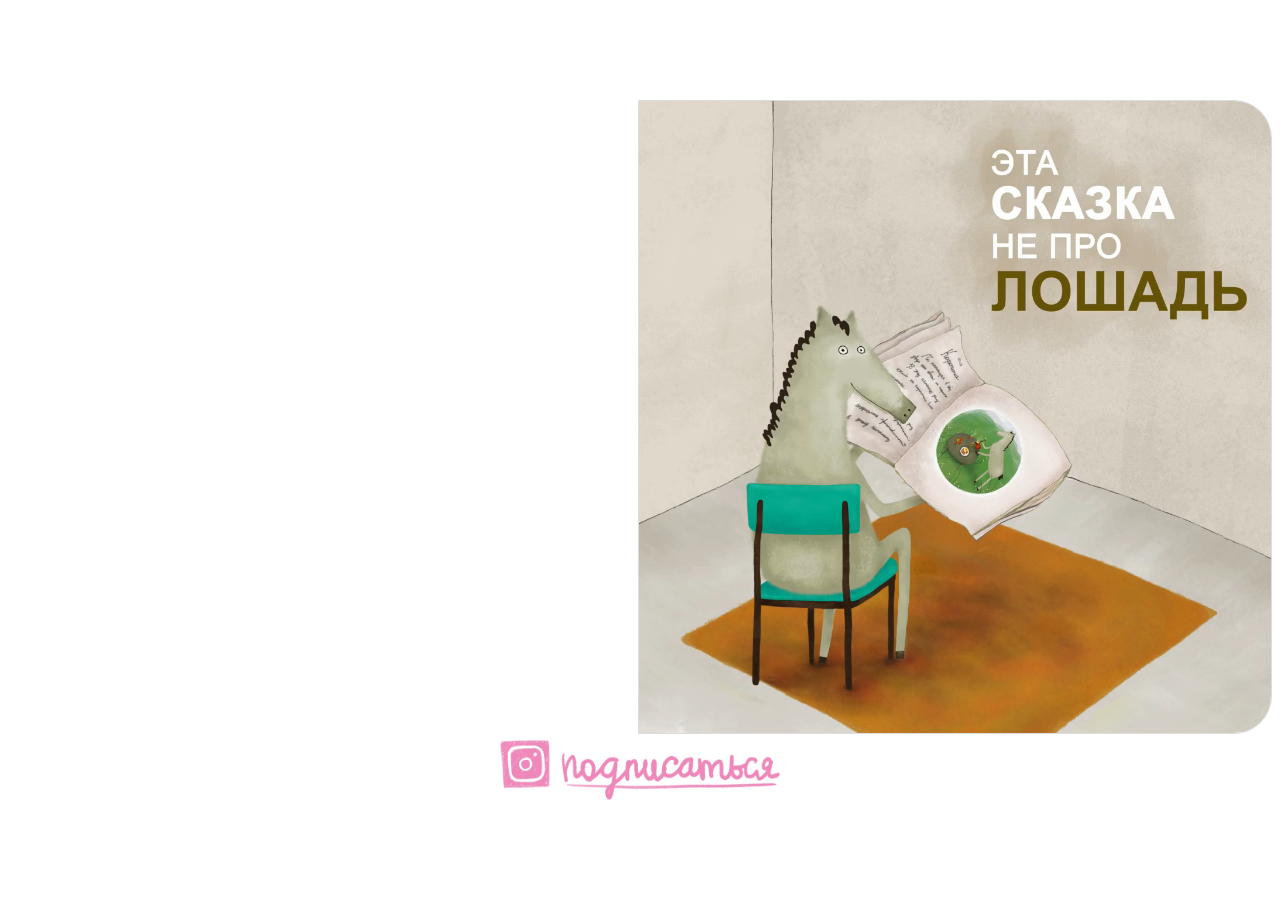
==== index.html @ e2486837 "insta only" ====
<!doctype html>
<html lang="ru">
<head>
  <meta charset="utf-8" />
  <meta name="viewport" content="width=device-width, initial-scale=1">
  <link rel="stylesheet" href="css/my.css">
  <link rel="stylesheet" href="lib/book/book.css">
  <style>
    .book__img {
      width: 100%;
      height: 100%;
    }
    .book__page {
      border: 1px solid #ddd;
      overflow: hidden;
      --b-radius: 6%;
    }
    .book__page:nth-child(odd) {
      border-radius: 0 var(--b-radius) var(--b-radius) 0;
      border-left: none;
    }
    .book__page:first-child {
      border-left: 1px solid #ddd;
    }
    .book__page:nth-child(even) {
      border-radius: var(--b-radius) 0 0 var(--b-radius);
      border-right: none;
    }
    .book__page:last-child {
      border-right: 1px solid #ddd;
    }

    .content {
      position: relative;
    }
    .content__book {
      width: 100%;
    }
    .content__hint {
      position: absolute;
      top: 0;
      left: 0;
      width: 50%;
    }
    .content__hint-video {
      width: 100%;
      background-color: white;
    }
  </style>
  <script type="text/javascript" src="lib/book/book.js"></script>
  <script defer>
    window.onload = () => {
      new Book(document.getElementById('book'), onPageVisible);
    };

    const onceOpenedPages = [];

    function onPageVisible(page, index) {
      if (onceOpenedPages[index]) {
        return;
      }

      onceOpenedPages[index] = true;

      const videos = page.getElementsByTagName('video');
      if (videos.length) {
        videos[0].removeAttribute('preload')
        videos[0].setAttribute('autoplay', 'autoplay');
        videos[0].load();
      }

      const images = page.getElementsByTagName('img');
      if (images.length) {
        images[0].setAttribute('src', images[0].dataset.src);
      }
    }
  </script>
</head>
<body class="body">
  <div class="content">
    <div class="content__hint">
      <video class="content__hint-video" autoplay="autoplay" loop="loop" muted="muted" playsinline="playsinline">
        <source src="pages/hint.mp4" type='video/mp4; codecs="avc1.42E01E, mp4a.40.2"'>
      </video>
    </div>
    <div class="book content__book" id="book">
      <div class="book__page">
        <video class="book__img" loop="loop" muted="muted" playsinline="playsinline" preload="none">
          <source src="pages/1.mp4" type='video/mp4; codecs="avc1.42E01E, mp4a.40.2"'>
        </video>
      </div>
      <div class="book__page">
        <img class="book__img" src="" data-src="pages/2.jpg" />
      </div>
      <div class="book__page">
        <img class="book__img" src="" data-src="pages/3.jpg" />
      </div>
      <div class="book__page">
        <video class="book__img" loop="loop" muted="muted" playsinline="playsinline" preload="none">
          <source src="pages/4.mp4" type='video/mp4; codecs="avc1.42E01E, mp4a.40.2"'>
        </video>
      </div>
      <div class="book__page">
        <video class="book__img" loop="loop" muted="muted" playsinline="playsinline" preload="none">
          <source src="pages/5.mp4" type='video/mp4; codecs="avc1.42E01E, mp4a.40.2"'>
        </video>
      </div>
      <div class="book__page">
        <video class="book__img" loop="loop" muted="muted" playsinline="playsinline" preload="none">
          <source src="pages/6.mp4" type='video/mp4; codecs="avc1.42E01E, mp4a.40.2"'>
        </video>
      </div>
      <div class="book__page">
        <img class="book__img" src="" data-src="pages/7.jpg" />
      </div>
      <div class="book__page">
        <img class="book__img" src="" data-src="pages/8.jpg" />
      </div>
      <div class="book__page">
        <video class="book__img" loop="loop" muted="muted" playsinline="playsinline" preload="none">
          <source src="pages/9.mp4" type='video/mp4; codecs="avc1.42E01E, mp4a.40.2"'>
        </video>
      </div>
      <div class="book__page">
        <video class="book__img" loop="loop" muted="muted" playsinline="playsinline" preload="none">
          <source src="pages/10.mp4" type='video/mp4; codecs="avc1.42E01E, mp4a.40.2"'>
        </video>
      </div>
      <div class="book__page">
        <video class="book__img" loop="loop" muted="muted" playsinline="playsinline" preload="none">
          <source src="pages/11.mp4" type='video/mp4; codecs="avc1.42E01E, mp4a.40.2"'>
        </video>
      </div>
      <div class="book__page">
        <img class="book__img" src="" data-src="pages/12.jpg" />
      </div>
      <div class="book__page">
        <img class="book__img" src="" data-src="pages/13.jpg" />
      </div>
    </div>
    <div class="links content__links">
      <a
        href="https://www.instagram.com/maristorii/"
        target="_blank"
        class="links__item links__item_type_insta-only"
        title="Instagram: maristorii"
      ></a>
    </div>
  </div>


  <!-- Yandex.Metrika counter -->
  <script type="text/javascript" >
    (function(m,e,t,r,i,k,a){m[i]=m[i]||function(){(m[i].a=m[i].a||[]).push(arguments)};
    m[i].l=1*new Date();k=e.createElement(t),a=e.getElementsByTagName(t)[0],k.async=1,k.src=r,a.parentNode.insertBefore(k,a)})
    (window, document, "script", "https://mc.yandex.ru/metrika/tag.js", "ym");

    ym(55540834, "init", {
      clickmap:true,
      trackLinks:true,
      accurateTrackBounce:true
    });
  </script>
  <noscript>
    <div><img src="https://mc.yandex.ru/watch/55540834" style="position:absolute; left:-9999px;" alt="" /></div>
  </noscript>
  <!-- /Yandex.Metrika counter -->
</body>
</html>
---- css/my.css ----
html {
  height: 100%;
}

.body {
  --links-size: 60px;
  --body-margin: 8px;
  --links-margin: 8px;
  --links-self-margin: 60px;
  overflow: hidden;
  margin: 0;
  height: 100%;
  display: flex;
}
.content {
  width: calc(100% - var(--body-margin) * 2);
  max-width: calc((100vh - var(--body-margin) * 2 - var(--links-size) - var(--links-margin)) * 2);
  margin: auto auto;
}
.content__links {
  margin: var(--links-margin) auto 0;
  width: 100%;
}

.links {
  display: flex;
  justify-content: space-around;
}
.links__item {
  display: inline-block;
  flex-shrink: 0;
  width: var(--links-size);
  height: var(--links-size);
  opacity: 0.5;
  transition: transform 0.25s;
  background-size: 100% 100%;
  background-position: center center;
  background-repeat: no-repeat;
}
.links__item:hover,
.links__item:active,
.links__item:focus {
  outline: none;
  opacity: 1;
  transform: translateY(-3px);
}
.links__item:active {
  opacity: 1;
  transform: translateY(0);
  transition: transform 0.02s;
}
.links__item_type_inst {
  background-image: url(../img/insta.png);
}
.links__item_type_fb {
  background-image: url(../img/fb.png);
}
.links__item_type_mail {
  background-image: url(../img/mail.png);
}
.links__item_type_insta-only {
  background-image: url(../img/insta_only.jpg);
  width: calc(var(--links-size) * 701 / 150);
}
---- lib/book/book.css ----
.book {
  --page-aspect-ratio: 1;
  --active-page-position: 1;
  --transform-perspective: 900px;
  position: relative;
}
.book::before {
  content: '';
  display: block;
  width: 100%;
  padding-bottom: calc(50% / var(--page-aspect-ratio));
}
.book__page {
  position: absolute;
  top: 0;
  display: none;
  z-index: 1;
  width: 50%;
  height: 100%;
  pointer-events: none;

  background-color: white;
}
.book__page_visible {
  display: block;
}
.book__page_previous,
.book__page_next {
  opacity: 0;
}
.book__page_current,
.book__page_future {
  opacity: 1;
  z-index: 2;
}
.book__page_active {
  z-index: 3;
}

.book_active-side_left .book__page_first-active,
.book_active-side_right .book__page_second-active {
  opacity: 0;
}
.book__page:nth-child(odd) {
  right: 0;
  transform-origin: left;
}
.book__page:nth-child(even) {
  left: 0;
  transform-origin: right;
}
.book__page_active:nth-child(odd) {
  transform: perspective(var(--transform-perspective)) rotateY(calc(-90deg + var(--active-page-position) * 90deg));
}
.book__page_active:nth-child(even) {
  transform: perspective(var(--transform-perspective)) rotateY(calc(90deg + var(--active-page-position) * 90deg));
}
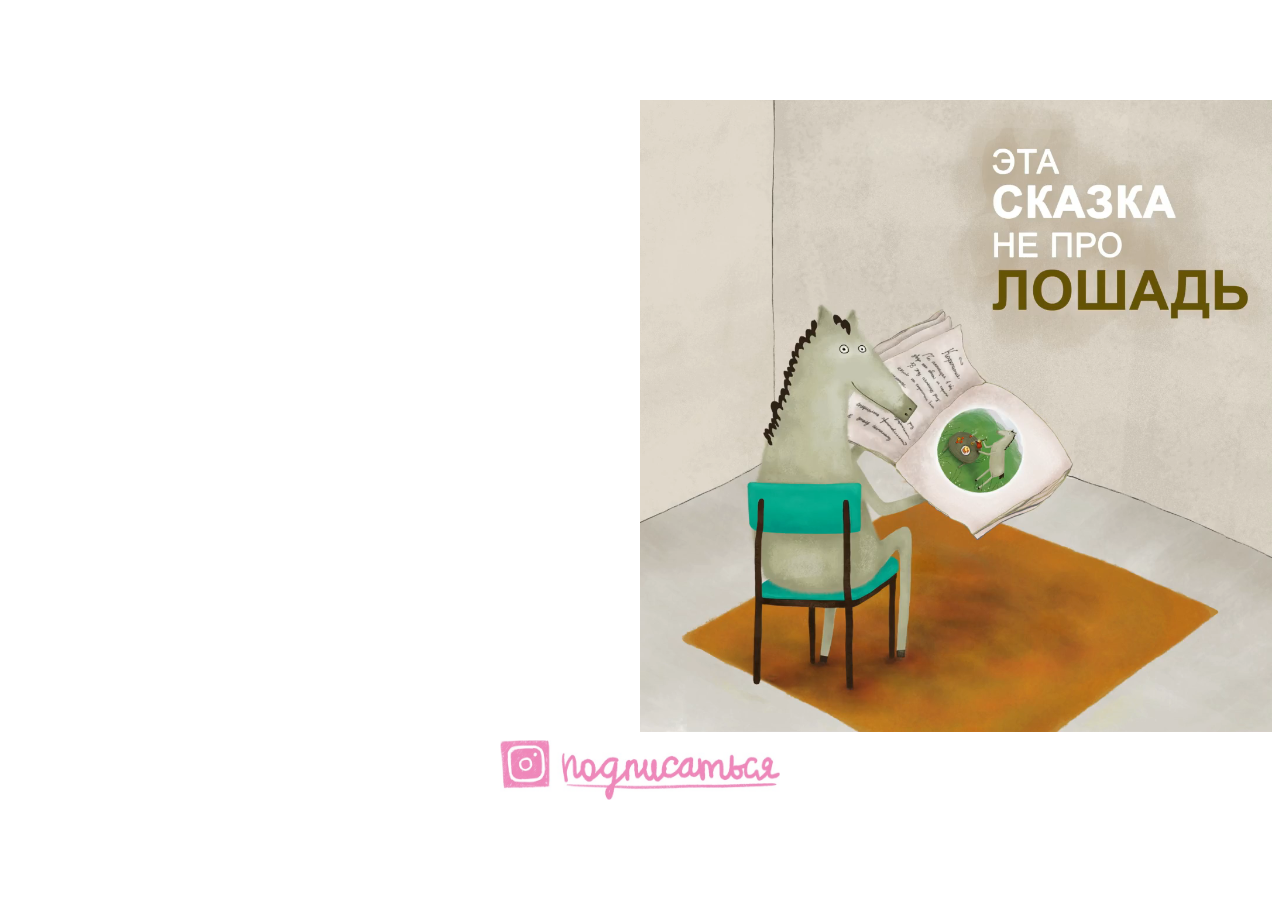
==== commit c98be00d: "control" ====
--- a/index.html
+++ b/index.html
@@ -10,24 +10,12 @@
       width: 100%;
       height: 100%;
     }
+    .book {
+      --border: 1px solid #ddd;
+      --border-radius: 6%;
+    }
     .book__page {
-      border: 1px solid #ddd;
-      overflow: hidden;
-      --b-radius: 6%;
-    }
-    .book__page:nth-child(odd) {
-      border-radius: 0 var(--b-radius) var(--b-radius) 0;
-      border-left: none;
-    }
-    .book__page:first-child {
-      border-left: 1px solid #ddd;
-    }
-    .book__page:nth-child(even) {
-      border-radius: var(--b-radius) 0 0 var(--b-radius);
-      border-right: none;
-    }
-    .book__page:last-child {
-      border-right: 1px solid #ddd;
+      line-height: 0;
     }
 
     .content {
@@ -47,29 +35,31 @@
       background-color: white;
     }
   </style>
-  <script type="text/javascript" src="lib/book/book.js"></script>
+  <script type="text/javascript" src="lib/book/Book.js"></script>
   <script defer>
     window.onload = () => {
-      new Book(document.getElementById('book'), onPageVisible);
+      const bookDomElement = document.getElementById('book');
+      bookDomElement.addEventListener('pageVisibilityChange', onPageVisibilityChange);
+      new Book(bookDomElement);
     };
 
     const onceOpenedPages = [];
 
-    function onPageVisible(page, index) {
-      if (onceOpenedPages[index]) {
+    function onPageVisibilityChange({ detail: { pageDomElement, index, visible } }) {
+      if (!visible || onceOpenedPages[index]) {
         return;
       }
 
       onceOpenedPages[index] = true;
 
-      const videos = page.getElementsByTagName('video');
+      const videos = pageDomElement.getElementsByTagName('video');
       if (videos.length) {
         videos[0].removeAttribute('preload')
         videos[0].setAttribute('autoplay', 'autoplay');
         videos[0].load();
       }
 
-      const images = page.getElementsByTagName('img');
+      const images = pageDomElement.getElementsByTagName('img');
       if (images.length) {
         images[0].setAttribute('src', images[0].dataset.src);
       }
@@ -132,6 +122,26 @@
         </video>
       </div>
       <div class="book__page">
+        <video class="book__img" loop="loop" muted="muted" playsinline="playsinline" preload="none" data-leadof="fish-r">
+          <source src="pages/IMG-0402.mp4" type='video/mp4; codecs="avc1.42E01E, mp4a.40.2"'>
+        </video>
+      </div>
+      <div class="book__page">
+        <video class="book__img" loop="loop" muted="muted" playsinline="playsinline" preload="none" data-dependant="true" id="fish-r">
+          <source src="pages/IMG-0401.mp4" type='video/mp4; codecs="avc1.42E01E, mp4a.40.2"'>
+        </video>
+      </div>
+      <div class="book__page">
+        <video class="book__img" loop="loop" muted="muted" playsinline="playsinline" preload="none" data-leadof="cat-r">
+          <source src="pages/IMG-0647.mp4" type='video/mp4; codecs="avc1.42E01E, mp4a.40.2"'>
+        </video>
+      </div>
+      <div class="book__page">
+        <video class="book__img" loop="loop" muted="muted" playsinline="playsinline" preload="none" data-dependant="true" id="cat-r">
+          <source src="pages/IMG-0648.mp4" type='video/mp4; codecs="avc1.42E01E, mp4a.40.2"'>
+        </video>
+      </div>
+      <div class="book__page">
         <img class="book__img" src="" data-src="pages/12.jpg" />
       </div>
       <div class="book__page">
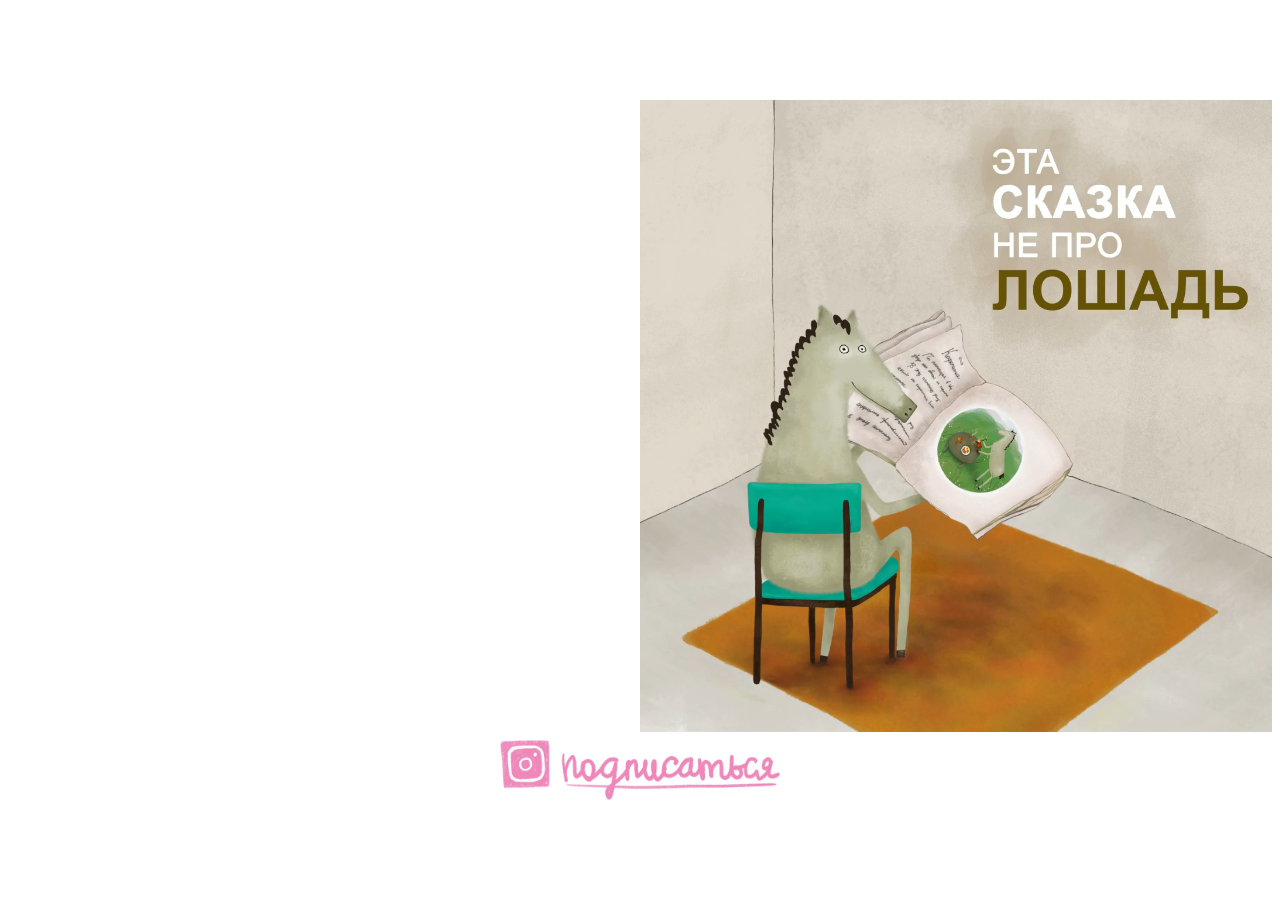
==== commit 13d2e812: "stars story" ====
--- a/index.html
+++ b/index.html
@@ -37,33 +37,158 @@
   </style>
   <script type="text/javascript" src="lib/book/Book.js"></script>
   <script defer>
+        let pages;
+    let book;
+    let control;
+
+    const onPageVisibilityChange = ({ detail: { index, visible } }) => {
+      if (!visible) {
+        return;
+      }
+
+      const { onceOpened, video, image } = pages[index];
+
+      if (onceOpened) {
+        return;
+      }
+
+      pages[index].onceOpened = true;
+
+      if (video) {
+        video.removeAttribute('preload');
+        video.load();
+      }
+
+      if (image) {
+        image.setAttribute('src', image.dataset.src);
+      }
+    };
+
+    const tryToPlay = () => {
+      if (!book) {
+        return;
+      }
+
+      const currentPage = book.currentPage;
+      const visiblePages = book.visiblePages;
+
+      visiblePages.forEach(pageIndex => {
+        const page = pages[pageIndex];
+        if (!page.video || page.isDependant || !page.video.readyState === 4 || page.played) {
+          return;
+        }
+
+        const isCurrent = pageIndex === currentPage || pageIndex === (currentPage + 1);
+
+        if (!page.dependantVideo) {
+          if (isCurrent || (page.video.loop && book.isPageTurning)) {
+            page.video.play();
+            page.played = true;
+          }
+
+          return;
+        }
+
+        if (!page.dependantVideo.readyState === 4) {
+          return;
+        }
+
+        if (isCurrent || (page.video.loop && book.isPageTurning)) {
+          page.video.play();
+          page.dependantVideo.play();
+          page.played = true;
+        }
+      });
+    };
+
+    const syncDependencies = () => {
+      book.visiblePages.forEach(pageIndex => {
+        const page = pages[pageIndex];
+        if (!page.video || !page.dependantVideo || !page.played) {
+          return;
+        }
+
+        if (Math.abs(page.video.currentTime - page.dependantVideo.currentTime) < 0.05) {
+          return;
+        }
+
+        page.dependantVideo.currentTime = page.video.currentTime;
+        page.video.currentTime = page.dependantVideo.currentTime;
+      });
+    };
+
+    const onVideoReady = event => {
+      tryToPlay();
+    };
+
+    const onCurrentPageChange = ({ detail: { currentPage, previousPage } }) => {
+      if (currentPage === previousPage) {
+        return;
+      }
+
+      tryToPlay();
+      [previousPage, previousPage + 1].forEach(pageIndex => {
+        const page = pages[pageIndex];
+
+        if (!page || !page.video || page.isDependant || !page.video.readyState === 4) {
+          return;
+        }
+
+        page.video.pause();
+        page.video.currentTime = 0;
+        page.played = false;
+
+        if (!page.dependantVideo || !page.dependantVideo.readyState === 4) {
+          return;
+        }
+
+        page.dependantVideo.pause();
+        page.dependantVideo.currentTime = 0;
+      });
+    };
+
     window.onload = () => {
       const bookDomElement = document.getElementById('book');
+
+      pages = Array.from(bookDomElement.getElementsByClassName('book__page'))
+        .map((page, pageIndex) => ({
+          video: page.getElementsByTagName('video')[0],
+          image: page.getElementsByTagName('img')[0],
+          onceOpened: false,
+          pageIndex,
+          played: false,
+        }))
+      ;
+
+      let controlPageIndex;
+      pages.forEach(({ video, pageIndex }) => {
+        if (!video) {
+          return;
+        }
+
+        video.$pageIndex = pageIndex;
+
+        if (video.dataset.dependant) {
+          pages[pageIndex].isDependant = true;
+        }
+
+        if (video.dataset.leadof) {
+          pages[pageIndex].dependantVideo = document.getElementById(video.dataset.leadof);
+        }
+
+        if (video.id === 'control-video') {
+          controlPageIndex = pageIndex;
+        }
+
+        video.addEventListener('canplaythrough', onVideoReady);
+      });
+
       bookDomElement.addEventListener('pageVisibilityChange', onPageVisibilityChange);
-      new Book(bookDomElement);
-    };
-
-    const onceOpenedPages = [];
-
-    function onPageVisibilityChange({ detail: { pageDomElement, index, visible } }) {
-      if (!visible || onceOpenedPages[index]) {
-        return;
-      }
-
-      onceOpenedPages[index] = true;
-
-      const videos = pageDomElement.getElementsByTagName('video');
-      if (videos.length) {
-        videos[0].removeAttribute('preload')
-        videos[0].setAttribute('autoplay', 'autoplay');
-        videos[0].load();
-      }
-
-      const images = pageDomElement.getElementsByTagName('img');
-      if (images.length) {
-        images[0].setAttribute('src', images[0].dataset.src);
-      }
-    }
+      bookDomElement.addEventListener('currentPageChange', onCurrentPageChange);
+      book = new Book(bookDomElement);
+
+      setInterval(syncDependencies, 500);
+    };
   </script>
 </head>
 <body class="body">
@@ -121,7 +246,7 @@
           <source src="pages/11.mp4" type='video/mp4; codecs="avc1.42E01E, mp4a.40.2"'>
         </video>
       </div>
-      <div class="book__page">
+      <!-- <div class="book__page">
         <video class="book__img" loop="loop" muted="muted" playsinline="playsinline" preload="none" data-leadof="fish-r">
           <source src="pages/IMG-0402.mp4" type='video/mp4; codecs="avc1.42E01E, mp4a.40.2"'>
         </video>
@@ -140,12 +265,68 @@
         <video class="book__img" loop="loop" muted="muted" playsinline="playsinline" preload="none" data-dependant="true" id="cat-r">
           <source src="pages/IMG-0648.mp4" type='video/mp4; codecs="avc1.42E01E, mp4a.40.2"'>
         </video>
-      </div>
+      </div> -->
       <div class="book__page">
         <img class="book__img" src="" data-src="pages/12.jpg" />
       </div>
       <div class="book__page">
         <img class="book__img" src="" data-src="pages/13.jpg" />
+      </div>
+      <div class="book__page">
+        <img class="book__img" src="" data-src="pages/stars-story_0_1.jpg" />
+      </div>
+      <div class="book__page">
+        <video class="book__img" loop="loop" muted="muted" playsinline="playsinline" preload="none">
+          <source src="pages/stars-story_0_2.mp4" type='video/mp4; codecs="avc1.42E01E, mp4a.40.2"'>
+        </video>
+      </div>
+      <div class="book__page">
+        <video class="book__img" loop="loop" muted="muted" playsinline="playsinline" preload="none">
+          <source src="pages/stars-story_1_1.mp4" type='video/mp4; codecs="avc1.42E01E, mp4a.40.2"'>
+        </video>
+      </div>
+      <div class="book__page">
+        <video class="book__img" loop="loop" muted="muted" playsinline="playsinline" preload="none">
+          <source src="pages/stars-story_1_2.mp4" type='video/mp4; codecs="avc1.42E01E, mp4a.40.2"'>
+        </video>
+      </div>
+      <div class="book__page">
+        <video class="book__img" loop="loop" muted="muted" playsinline="playsinline" preload="none">
+          <source src="pages/stars-story_2_1.mp4" type='video/mp4; codecs="avc1.42E01E, mp4a.40.2"'>
+        </video>
+      </div>
+      <div class="book__page">
+        <video class="book__img" loop="loop" muted="muted" playsinline="playsinline" preload="none">
+          <source src="pages/stars-story_2_2.mp4" type='video/mp4; codecs="avc1.42E01E, mp4a.40.2"'>
+        </video>
+      </div>
+      <div class="book__page">
+        <video class="book__img" loop="loop" muted="muted" playsinline="playsinline" preload="none">
+          <source src="pages/stars-story_3_1.mp4" type='video/mp4; codecs="avc1.42E01E, mp4a.40.2"'>
+        </video>
+      </div>
+      <div class="book__page">
+        <img class="book__img" src="" data-src="pages/stars-story_3_2.png" />
+      </div>
+      <div class="book__page">
+        <video class="book__img" loop="loop" muted="muted" playsinline="playsinline" preload="none">
+          <source src="pages/stars-story_4_1.mp4" type='video/mp4; codecs="avc1.42E01E, mp4a.40.2"'>
+        </video>
+      </div>
+      <div class="book__page">
+        <video class="book__img" loop="loop" muted="muted" playsinline="playsinline" preload="none">
+          <source src="pages/stars-story_4_2.mp4" type='video/mp4; codecs="avc1.42E01E, mp4a.40.2"'>
+        </video>
+      </div>
+      <div class="book__page">
+        <video class="book__img" loop="loop" muted="muted" playsinline="playsinline" preload="none" data-leadof="stars-story_5_2">
+          <source src="pages/stars-story_5_1.mp4" type='video/mp4; codecs="avc1.42E01E, mp4a.40.2"'>
+        </video>
+      </div>
+      <div class="book__page">
+        <video class="book__img" loop="loop" muted="muted" playsinline="playsinline" preload="none" data-dependant="true" id="stars-story_5_2">
+          <source src="pages/stars-story_5_2.mp4" type='video/mp4; codecs="avc1.42E01E, mp4a.40.2"'>
+        </video>
       </div>
     </div>
     <div class="links content__links">
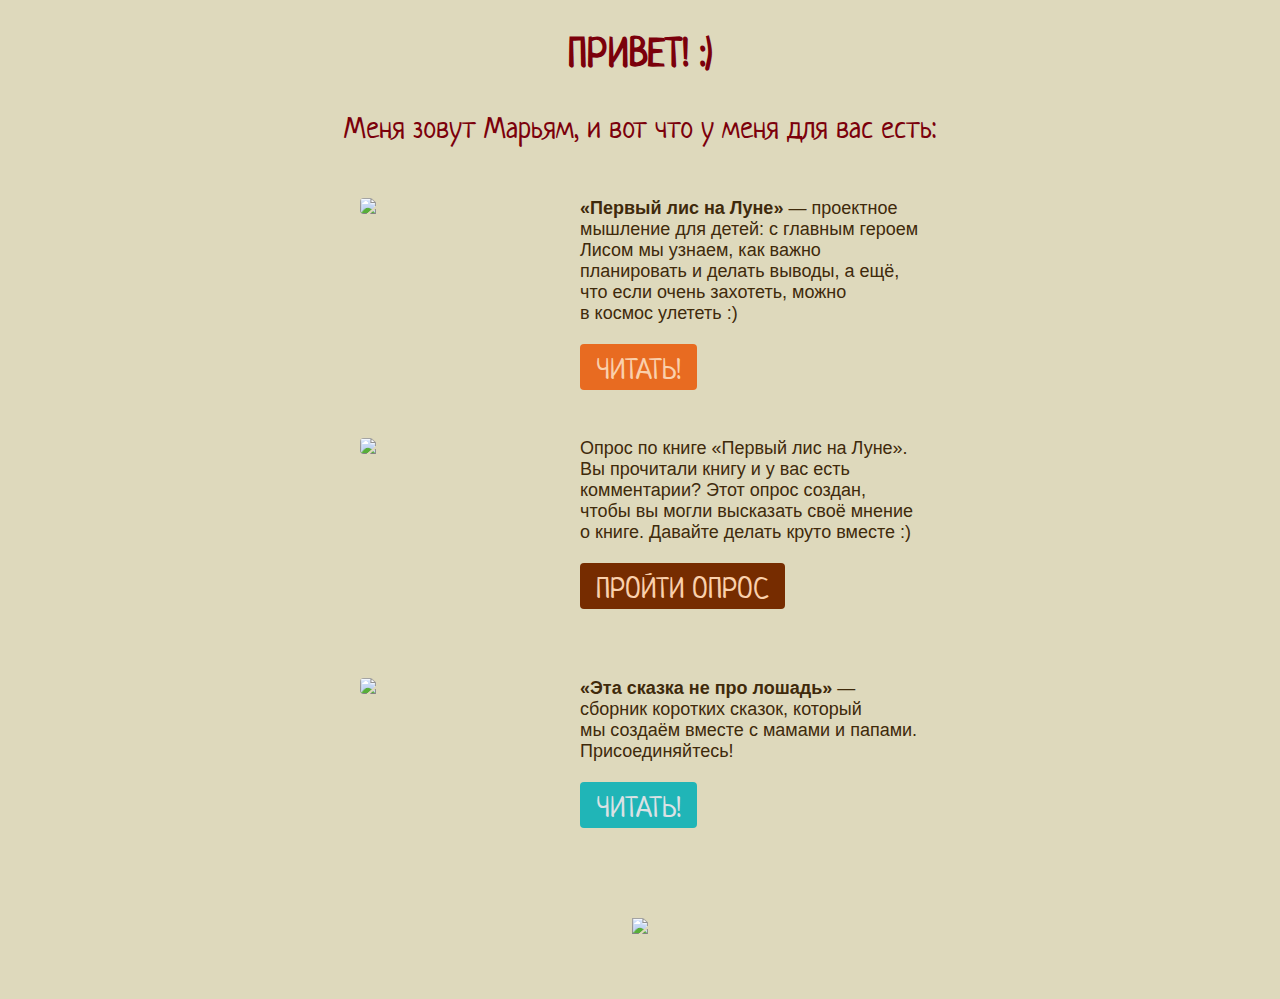
==== commit 8028172b: "main page title" ====
--- a/index.html
+++ b/index.html
@@ -1,345 +1,168 @@
-<!doctype html>
+<!DOCTYPE html>
 <html lang="ru">
 <head>
   <meta charset="utf-8" />
   <meta name="viewport" content="width=device-width, initial-scale=1">
-  <link rel="stylesheet" href="css/my.css">
-  <link rel="stylesheet" href="lib/book/book.css">
+  <title>Живые книжки для детей</title>
+  <link href="https://fonts.googleapis.com/css2?family=Neucha&display=swap" rel="stylesheet">
   <style>
-    .book__img {
+    .page {
+      background-color: #ded9bc;
+      margin: 0;
+      padding: 0;
+      --icon-size: 200px;
+      --description-width: 350px;
+      --margin: 20px;
+      --action-size: 30px;
+      font-size: 18px;
+      padding-bottom: 40px;
+    }
+    .header {
+      font-family: 'Neucha', cursive;
+      text-align: center;
+      color: #7b000b;
+      padding: 0 var(--margin);
+    }
+    .header__title {
+      font-size: 40px;
+    }
+    .header__subtitle {
+      font-size: 30px;
+    }
+    .cards {
+      display: flex;
+      flex-wrap: wrap;
+      justify-content: center;
       width: 100%;
-      height: 100%;
+      max-width: 600px;
+      margin: 0 auto;
     }
-    .book {
-      --border: 1px solid #ddd;
-      --border-radius: 6%;
+    .cards__card {
+      margin: var(--margin);
+      position: relative;
+      box-sizing: border-box;
+      width: 100%;
+      max-width: calc(var(--icon-size) + var(--margin) + var(--description-width));
+      padding-left: calc(var(--icon-size) + var(--margin));
+      min-height: var(--icon-size);
+      font-family: Arial, Helvetica, sans-serif;
+      color: #3f2a0b;
     }
-    .book__page {
-      line-height: 0;
+    .cards__icon {
+      position: absolute;
+      left: 0;
+      width: var(--icon-size);
+      border-radius: 4px;
+    }
+    .cards__description {
+      margin: 0;
+    }
+    .cards__title {
+      font-weight: bold;
+    }
+    .cards__link,
+    .cards__link:link,
+    .cards__link:hover,
+    .cards__link:active,
+    .cards__link:visited {
+      margin-top: var(--margin);
+      font-family: 'Neucha', cursive;
+      font-size: var(--action-size);
+      text-decoration: none;
+      color: var(--color);
+    }
+    .cards__link_type_action {
+      display: block;
+      width: max-content;
+      border-radius: 4px;
+      padding: 6px 16px 1px;
+    }
+    .cards__card_type_fox .cards__link_type_action {
+      background-color: #e86b21;
+      --color: #fad0ac;
+    }
+    .cards__card_type_horse .cards__link_type_action {
+      background-color: #20b5b7;
+      --color: #dbe1e4;
+    }
+    .cards__card_type_survey .cards__link_type_action {
+      background-color: #762c00;
+      --color: #fad0ac;
+    }
+    @media all and (max-width: 600px) {
+      .page {
+        --icon-size: 150px;
+        --description-width: 350px;
+        --margin: 10px;
+        --action-size: 20px;
+        font-size: 14px;
+      }
+    }
+    @media all and (max-width: 400px) {
+      .page {
+        --icon-size: 100px;
+        --description-width: 350px;
+        --margin: 10px;
+        --action-size: 18px;
+        font-size: 12px;
+      }
     }
 
-    .content {
-      position: relative;
+    .page__footer {
+      text-align: center;
     }
-    .content__book {
+
+    .instalink {
+      display: block;
+      width: auto;
+      margin: var(--margin);
+    }
+    .instalink__icon {
       width: 100%;
-    }
-    .content__hint {
-      position: absolute;
-      top: 0;
-      left: 0;
-      width: 50%;
-    }
-    .content__hint-video {
-      width: 100%;
-      background-color: white;
+      max-width: 400px;
     }
   </style>
-  <script type="text/javascript" src="lib/book/Book.js"></script>
-  <script defer>
-        let pages;
-    let book;
-    let control;
-
-    const onPageVisibilityChange = ({ detail: { index, visible } }) => {
-      if (!visible) {
-        return;
-      }
-
-      const { onceOpened, video, image } = pages[index];
-
-      if (onceOpened) {
-        return;
-      }
-
-      pages[index].onceOpened = true;
-
-      if (video) {
-        video.removeAttribute('preload');
-        video.load();
-      }
-
-      if (image) {
-        image.setAttribute('src', image.dataset.src);
-      }
-    };
-
-    const tryToPlay = () => {
-      if (!book) {
-        return;
-      }
-
-      const currentPage = book.currentPage;
-      const visiblePages = book.visiblePages;
-
-      visiblePages.forEach(pageIndex => {
-        const page = pages[pageIndex];
-        if (!page.video || page.isDependant || !page.video.readyState === 4 || page.played) {
-          return;
-        }
-
-        const isCurrent = pageIndex === currentPage || pageIndex === (currentPage + 1);
-
-        if (!page.dependantVideo) {
-          if (isCurrent || (page.video.loop && book.isPageTurning)) {
-            page.video.play();
-            page.played = true;
-          }
-
-          return;
-        }
-
-        if (!page.dependantVideo.readyState === 4) {
-          return;
-        }
-
-        if (isCurrent || (page.video.loop && book.isPageTurning)) {
-          page.video.play();
-          page.dependantVideo.play();
-          page.played = true;
-        }
-      });
-    };
-
-    const syncDependencies = () => {
-      book.visiblePages.forEach(pageIndex => {
-        const page = pages[pageIndex];
-        if (!page.video || !page.dependantVideo || !page.played) {
-          return;
-        }
-
-        if (Math.abs(page.video.currentTime - page.dependantVideo.currentTime) < 0.05) {
-          return;
-        }
-
-        page.dependantVideo.currentTime = page.video.currentTime;
-        page.video.currentTime = page.dependantVideo.currentTime;
-      });
-    };
-
-    const onVideoReady = event => {
-      tryToPlay();
-    };
-
-    const onCurrentPageChange = ({ detail: { currentPage, previousPage } }) => {
-      if (currentPage === previousPage) {
-        return;
-      }
-
-      tryToPlay();
-      [previousPage, previousPage + 1].forEach(pageIndex => {
-        const page = pages[pageIndex];
-
-        if (!page || !page.video || page.isDependant || !page.video.readyState === 4) {
-          return;
-        }
-
-        page.video.pause();
-        page.video.currentTime = 0;
-        page.played = false;
-
-        if (!page.dependantVideo || !page.dependantVideo.readyState === 4) {
-          return;
-        }
-
-        page.dependantVideo.pause();
-        page.dependantVideo.currentTime = 0;
-      });
-    };
-
-    window.onload = () => {
-      const bookDomElement = document.getElementById('book');
-
-      pages = Array.from(bookDomElement.getElementsByClassName('book__page'))
-        .map((page, pageIndex) => ({
-          video: page.getElementsByTagName('video')[0],
-          image: page.getElementsByTagName('img')[0],
-          onceOpened: false,
-          pageIndex,
-          played: false,
-        }))
-      ;
-
-      let controlPageIndex;
-      pages.forEach(({ video, pageIndex }) => {
-        if (!video) {
-          return;
-        }
-
-        video.$pageIndex = pageIndex;
-
-        if (video.dataset.dependant) {
-          pages[pageIndex].isDependant = true;
-        }
-
-        if (video.dataset.leadof) {
-          pages[pageIndex].dependantVideo = document.getElementById(video.dataset.leadof);
-        }
-
-        if (video.id === 'control-video') {
-          controlPageIndex = pageIndex;
-        }
-
-        video.addEventListener('canplaythrough', onVideoReady);
-      });
-
-      bookDomElement.addEventListener('pageVisibilityChange', onPageVisibilityChange);
-      bookDomElement.addEventListener('currentPageChange', onCurrentPageChange);
-      book = new Book(bookDomElement);
-
-      setInterval(syncDependencies, 500);
-    };
-  </script>
 </head>
-<body class="body">
-  <div class="content">
-    <div class="content__hint">
-      <video class="content__hint-video" autoplay="autoplay" loop="loop" muted="muted" playsinline="playsinline">
-        <source src="pages/hint.mp4" type='video/mp4; codecs="avc1.42E01E, mp4a.40.2"'>
-      </video>
-    </div>
-    <div class="book content__book" id="book">
-      <div class="book__page">
-        <video class="book__img" loop="loop" muted="muted" playsinline="playsinline" preload="none">
-          <source src="pages/1.mp4" type='video/mp4; codecs="avc1.42E01E, mp4a.40.2"'>
-        </video>
+<body class="page">
+  <main class="page__content">
+    <header class="header">
+      <h1 class="header__title">ПРИВЕТ! :)</h1>
+      <p class="header__subtitle">Меня зовут Марьям, и&nbsp;вот что у меня для вас есть:</p>
+    </header>
+    <div class="cards">
+      <div class="cards__card cards__card_type_fox">
+        <a class="cards__link cards__link_type_icon" href="first-fox-on-the-moon/">
+          <img class="cards__icon" src="img/fox-cover_200.jpg">
+        </a>
+        <p class="cards__description"><span class="cards__title">«Первый лис на&nbsp;Луне»</span>&nbsp;— проектное мышление для детей: с&nbsp;главным героем Лисом мы узнаем, как важно планировать и&nbsp;делать выводы, а&nbsp;ещё, что если очень захотеть, можно в&nbsp;космос улететь&nbsp;:)</p>
+        <a class="cards__link cards__link_type_action" href="first-fox-on-the-moon/">ЧИТАТЬ!</a>
       </div>
-      <div class="book__page">
-        <img class="book__img" src="" data-src="pages/2.jpg" />
+      <div class="cards__card cards__card_type_survey">
+        <a class="cards__link cards__link_type_icon" href="https://docs.google.com/forms/d/e/1FAIpQLScm8kMaiwo1zdZDeUROQdwWpoXVQOZPn-s9pYVoKu5U-Gg7TA/viewform">
+          <img class="cards__icon" src="img/survey_200.png">
+        </a>
+        <p class="cards__description">Опрос по&nbsp;книге «Первый лис на&nbsp;Луне». Вы&nbsp;прочитали книгу и&nbsp;у&nbsp;вас есть комментарии? Этот опрос создан, чтобы вы&nbsp;могли высказать своё мнение о&nbsp;книге. Давайте делать круто вместе&nbsp;:)</p>
+        <a class="cards__link cards__link_type_action" href="https://docs.google.com/forms/d/e/1FAIpQLScm8kMaiwo1zdZDeUROQdwWpoXVQOZPn-s9pYVoKu5U-Gg7TA/viewform">ПРОЙТИ ОПРОС</a>
       </div>
-      <div class="book__page">
-        <img class="book__img" src="" data-src="pages/3.jpg" />
-      </div>
-      <div class="book__page">
-        <video class="book__img" loop="loop" muted="muted" playsinline="playsinline" preload="none">
-          <source src="pages/4.mp4" type='video/mp4; codecs="avc1.42E01E, mp4a.40.2"'>
-        </video>
-      </div>
-      <div class="book__page">
-        <video class="book__img" loop="loop" muted="muted" playsinline="playsinline" preload="none">
-          <source src="pages/5.mp4" type='video/mp4; codecs="avc1.42E01E, mp4a.40.2"'>
-        </video>
-      </div>
-      <div class="book__page">
-        <video class="book__img" loop="loop" muted="muted" playsinline="playsinline" preload="none">
-          <source src="pages/6.mp4" type='video/mp4; codecs="avc1.42E01E, mp4a.40.2"'>
-        </video>
-      </div>
-      <div class="book__page">
-        <img class="book__img" src="" data-src="pages/7.jpg" />
-      </div>
-      <div class="book__page">
-        <img class="book__img" src="" data-src="pages/8.jpg" />
-      </div>
-      <div class="book__page">
-        <video class="book__img" loop="loop" muted="muted" playsinline="playsinline" preload="none">
-          <source src="pages/9.mp4" type='video/mp4; codecs="avc1.42E01E, mp4a.40.2"'>
-        </video>
-      </div>
-      <div class="book__page">
-        <video class="book__img" loop="loop" muted="muted" playsinline="playsinline" preload="none">
-          <source src="pages/10.mp4" type='video/mp4; codecs="avc1.42E01E, mp4a.40.2"'>
-        </video>
-      </div>
-      <div class="book__page">
-        <video class="book__img" loop="loop" muted="muted" playsinline="playsinline" preload="none">
-          <source src="pages/11.mp4" type='video/mp4; codecs="avc1.42E01E, mp4a.40.2"'>
-        </video>
-      </div>
-      <!-- <div class="book__page">
-        <video class="book__img" loop="loop" muted="muted" playsinline="playsinline" preload="none" data-leadof="fish-r">
-          <source src="pages/IMG-0402.mp4" type='video/mp4; codecs="avc1.42E01E, mp4a.40.2"'>
-        </video>
-      </div>
-      <div class="book__page">
-        <video class="book__img" loop="loop" muted="muted" playsinline="playsinline" preload="none" data-dependant="true" id="fish-r">
-          <source src="pages/IMG-0401.mp4" type='video/mp4; codecs="avc1.42E01E, mp4a.40.2"'>
-        </video>
-      </div>
-      <div class="book__page">
-        <video class="book__img" loop="loop" muted="muted" playsinline="playsinline" preload="none" data-leadof="cat-r">
-          <source src="pages/IMG-0647.mp4" type='video/mp4; codecs="avc1.42E01E, mp4a.40.2"'>
-        </video>
-      </div>
-      <div class="book__page">
-        <video class="book__img" loop="loop" muted="muted" playsinline="playsinline" preload="none" data-dependant="true" id="cat-r">
-          <source src="pages/IMG-0648.mp4" type='video/mp4; codecs="avc1.42E01E, mp4a.40.2"'>
-        </video>
-      </div> -->
-      <div class="book__page">
-        <img class="book__img" src="" data-src="pages/12.jpg" />
-      </div>
-      <div class="book__page">
-        <img class="book__img" src="" data-src="pages/13.jpg" />
-      </div>
-      <div class="book__page">
-        <img class="book__img" src="" data-src="pages/stars-story_0_1.jpg" />
-      </div>
-      <div class="book__page">
-        <video class="book__img" loop="loop" muted="muted" playsinline="playsinline" preload="none">
-          <source src="pages/stars-story_0_2.mp4" type='video/mp4; codecs="avc1.42E01E, mp4a.40.2"'>
-        </video>
-      </div>
-      <div class="book__page">
-        <video class="book__img" loop="loop" muted="muted" playsinline="playsinline" preload="none">
-          <source src="pages/stars-story_1_1.mp4" type='video/mp4; codecs="avc1.42E01E, mp4a.40.2"'>
-        </video>
-      </div>
-      <div class="book__page">
-        <video class="book__img" loop="loop" muted="muted" playsinline="playsinline" preload="none">
-          <source src="pages/stars-story_1_2.mp4" type='video/mp4; codecs="avc1.42E01E, mp4a.40.2"'>
-        </video>
-      </div>
-      <div class="book__page">
-        <video class="book__img" loop="loop" muted="muted" playsinline="playsinline" preload="none">
-          <source src="pages/stars-story_2_1.mp4" type='video/mp4; codecs="avc1.42E01E, mp4a.40.2"'>
-        </video>
-      </div>
-      <div class="book__page">
-        <video class="book__img" loop="loop" muted="muted" playsinline="playsinline" preload="none">
-          <source src="pages/stars-story_2_2.mp4" type='video/mp4; codecs="avc1.42E01E, mp4a.40.2"'>
-        </video>
-      </div>
-      <div class="book__page">
-        <video class="book__img" loop="loop" muted="muted" playsinline="playsinline" preload="none">
-          <source src="pages/stars-story_3_1.mp4" type='video/mp4; codecs="avc1.42E01E, mp4a.40.2"'>
-        </video>
-      </div>
-      <div class="book__page">
-        <img class="book__img" src="" data-src="pages/stars-story_3_2.png" />
-      </div>
-      <div class="book__page">
-        <video class="book__img" loop="loop" muted="muted" playsinline="playsinline" preload="none">
-          <source src="pages/stars-story_4_1.mp4" type='video/mp4; codecs="avc1.42E01E, mp4a.40.2"'>
-        </video>
-      </div>
-      <div class="book__page">
-        <video class="book__img" loop="loop" muted="muted" playsinline="playsinline" preload="none">
-          <source src="pages/stars-story_4_2.mp4" type='video/mp4; codecs="avc1.42E01E, mp4a.40.2"'>
-        </video>
-      </div>
-      <div class="book__page">
-        <video class="book__img" loop="loop" muted="muted" playsinline="playsinline" preload="none" data-leadof="stars-story_5_2">
-          <source src="pages/stars-story_5_1.mp4" type='video/mp4; codecs="avc1.42E01E, mp4a.40.2"'>
-        </video>
-      </div>
-      <div class="book__page">
-        <video class="book__img" loop="loop" muted="muted" playsinline="playsinline" preload="none" data-dependant="true" id="stars-story_5_2">
-          <source src="pages/stars-story_5_2.mp4" type='video/mp4; codecs="avc1.42E01E, mp4a.40.2"'>
-        </video>
+      <div class="cards__card cards__card_type_horse">
+        <a class="cards__link cards__link_type_icon" href="not-about-horse/">
+          <img class="cards__icon" src="img/horse-cover_200.jpg">
+        </a>
+        <p class="cards__description"><span class="cards__title">«Эта сказка не&nbsp;про лошадь»</span>&nbsp;— сборник коротких сказок, который мы&nbsp;создаём вместе с&nbsp;мамами и&nbsp;папами. Присоединяйтесь!</p>
+        <a class="cards__link cards__link_type_action" href="not-about-horse/">ЧИТАТЬ!</a>
       </div>
     </div>
-    <div class="links content__links">
-      <a
-        href="https://www.instagram.com/maristorii/"
-        target="_blank"
-        class="links__item links__item_type_insta-only"
-        title="Instagram: maristorii"
-      ></a>
-    </div>
-  </div>
-
-
+  </main>
+  <footer class="page__footer">
+    <a
+      class="instalink"
+      href="https://www.instagram.com/maristorii/"
+      target="_blank"
+      title="Instagram: maristorii"
+    >
+      <img class="instalink__icon" src="img/insta_400.png">
+    </a>
+  </footer>
   <!-- Yandex.Metrika counter -->
   <script type="text/javascript" >
     (function(m,e,t,r,i,k,a){m[i]=m[i]||function(){(m[i].a=m[i].a||[]).push(arguments)};
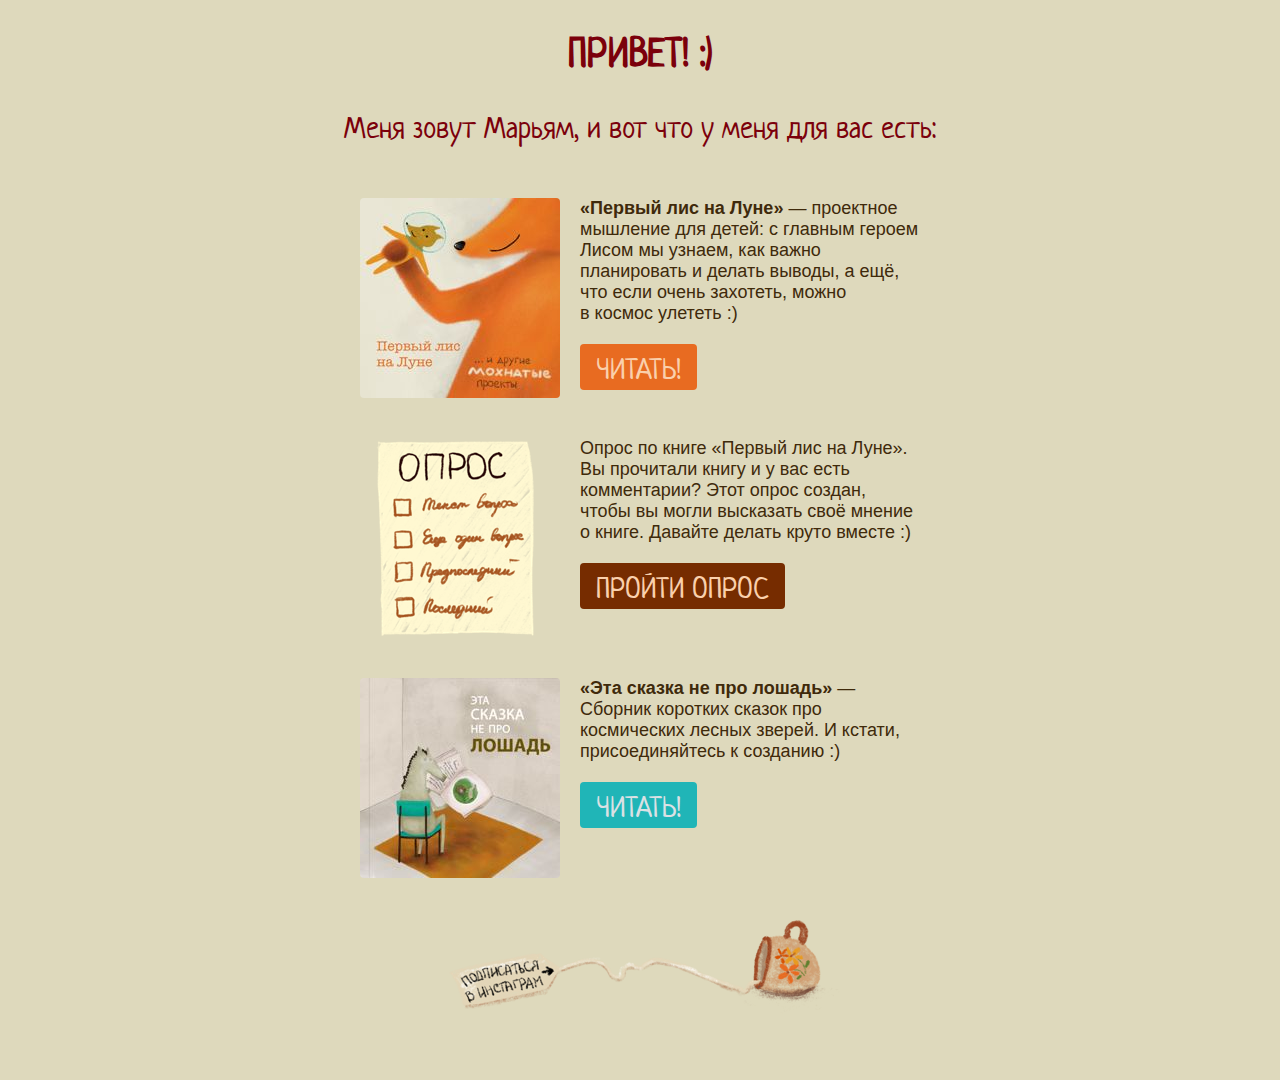
==== commit 2ce38651: "remove books" ====
--- a/index.html
+++ b/index.html
@@ -60,11 +60,11 @@
     .cards__title {
       font-weight: bold;
     }
-    .cards__link,
-    .cards__link:link,
-    .cards__link:hover,
-    .cards__link:active,
-    .cards__link:visited {
+    .cards__link_type_action,
+    .cards__link_type_action:link,
+    .cards__link_type_action:hover,
+    .cards__link_type_action:active,
+    .cards__link_type_action:visited {
       margin-top: var(--margin);
       font-family: 'Neucha', cursive;
       font-size: var(--action-size);
@@ -138,17 +138,17 @@
         <a class="cards__link cards__link_type_action" href="first-fox-on-the-moon/">ЧИТАТЬ!</a>
       </div>
       <div class="cards__card cards__card_type_survey">
-        <a class="cards__link cards__link_type_icon" href="https://docs.google.com/forms/d/e/1FAIpQLScm8kMaiwo1zdZDeUROQdwWpoXVQOZPn-s9pYVoKu5U-Gg7TA/viewform">
+        <a class="cards__link cards__link_type_icon" href="https://docs.google.com/forms/d/e/1FAIpQLScm8kMaiwo1zdZDeUROQdwWpoXVQOZPn-s9pYVoKu5U-Gg7TA/viewform" target="_blank">
           <img class="cards__icon" src="img/survey_200.png">
         </a>
         <p class="cards__description">Опрос по&nbsp;книге «Первый лис на&nbsp;Луне». Вы&nbsp;прочитали книгу и&nbsp;у&nbsp;вас есть комментарии? Этот опрос создан, чтобы вы&nbsp;могли высказать своё мнение о&nbsp;книге. Давайте делать круто вместе&nbsp;:)</p>
-        <a class="cards__link cards__link_type_action" href="https://docs.google.com/forms/d/e/1FAIpQLScm8kMaiwo1zdZDeUROQdwWpoXVQOZPn-s9pYVoKu5U-Gg7TA/viewform">ПРОЙТИ ОПРОС</a>
+        <a class="cards__link cards__link_type_action" href="https://docs.google.com/forms/d/e/1FAIpQLScm8kMaiwo1zdZDeUROQdwWpoXVQOZPn-s9pYVoKu5U-Gg7TA/viewform" target="_blank">ПРОЙТИ ОПРОС</a>
       </div>
       <div class="cards__card cards__card_type_horse">
         <a class="cards__link cards__link_type_icon" href="not-about-horse/">
           <img class="cards__icon" src="img/horse-cover_200.jpg">
         </a>
-        <p class="cards__description"><span class="cards__title">«Эта сказка не&nbsp;про лошадь»</span>&nbsp;— сборник коротких сказок, который мы&nbsp;создаём вместе с&nbsp;мамами и&nbsp;папами. Присоединяйтесь!</p>
+        <p class="cards__description"><span class="cards__title">«Эта сказка не&nbsp;про лошадь»</span>&nbsp;— Сборник коротких сказок про космических лесных зверей. И&nbsp;кстати, присоединяйтесь к&nbsp;созданию :)</p>
         <a class="cards__link cards__link_type_action" href="not-about-horse/">ЧИТАТЬ!</a>
       </div>
     </div>
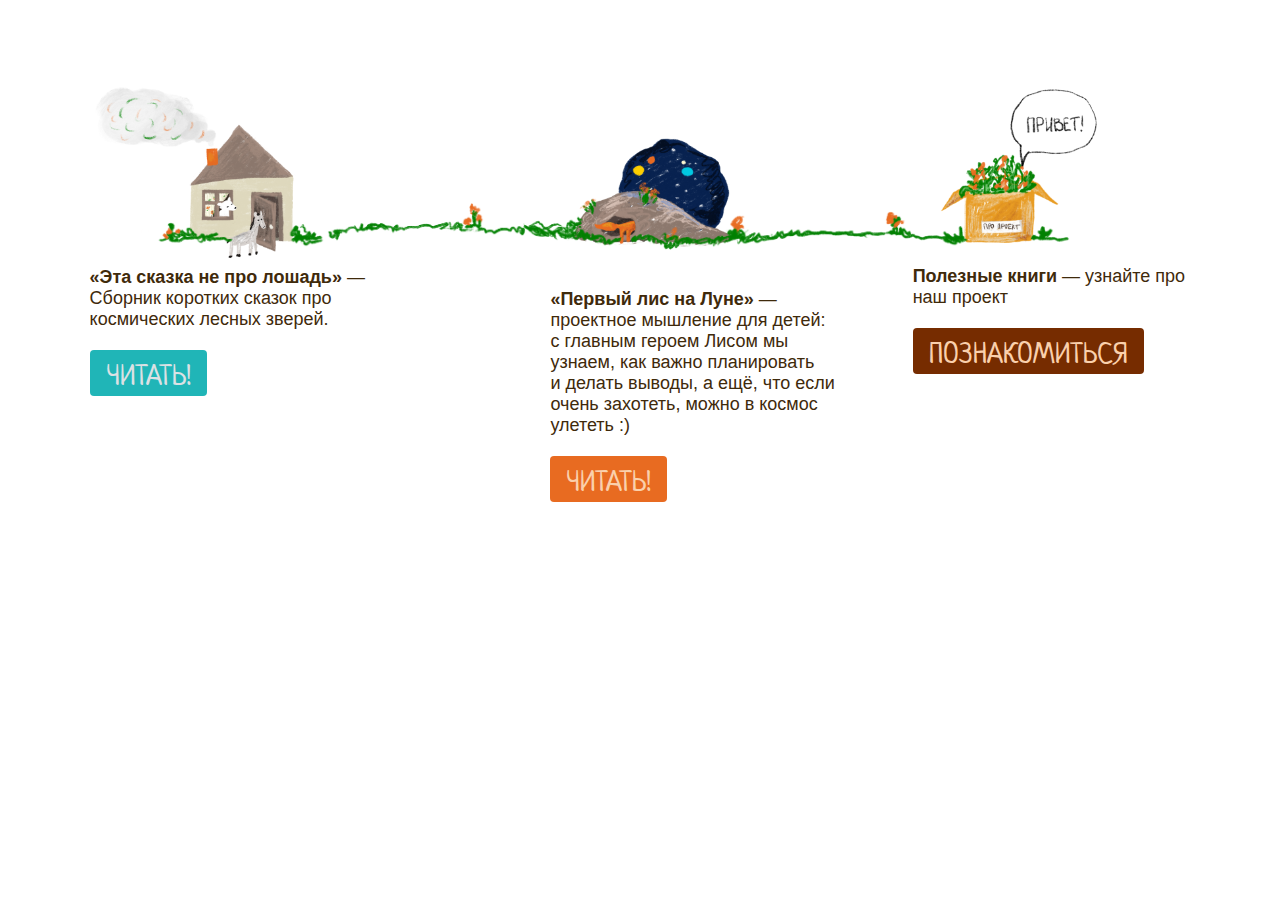
==== commit d1858081: "new view" ====
--- a/index.html
+++ b/index.html
@@ -7,7 +7,7 @@
   <link href="https://fonts.googleapis.com/css2?family=Neucha&display=swap" rel="stylesheet">
   <style>
     .page {
-      background-color: #ded9bc;
+      background-color: white;
       margin: 0;
       padding: 0;
       --icon-size: 200px;
@@ -30,32 +30,43 @@
       font-size: 30px;
     }
     .cards {
-      display: flex;
-      flex-wrap: wrap;
-      justify-content: center;
-      width: 100%;
-      max-width: 600px;
-      margin: 0 auto;
+      width: 100%;
+      max-width: 1920px;
+      position: relative;
+      margin: 10px auto;
+      margin-top: 80px;
+    }
+    .cards::before {
+      content: '';
+      display: block;
+      padding-top: 20%;
+    }
+    .cards::after {
+      content: '';
+      display: block;
+      position: absolute;
+      width: 100%;
+      height: 100%;
+      top: 0;
+      pointer-events: none;
+      background-image: url('img/back_desktop_2000.png');
+      background-repeat: no-repeat;
+      background-size: 72.62% auto;
+      background-position: 40% 58%;
     }
     .cards__card {
-      margin: var(--margin);
-      position: relative;
+      position: absolute;
       box-sizing: border-box;
-      width: 100%;
-      max-width: calc(var(--icon-size) + var(--margin) + var(--description-width));
-      padding-left: calc(var(--icon-size) + var(--margin));
-      min-height: var(--icon-size);
+      width: 16.68%;
       font-family: Arial, Helvetica, sans-serif;
       color: #3f2a0b;
     }
     .cards__icon {
-      position: absolute;
-      left: 0;
-      width: var(--icon-size);
-      border-radius: 4px;
+      width: 100%;
     }
     .cards__description {
       margin: 0;
+      width: 140%;
     }
     .cards__title {
       font-weight: bold;
@@ -77,6 +88,18 @@
       border-radius: 4px;
       padding: 6px 16px 1px;
     }
+    .cards__card_type_horse {
+      top: 0.5%;
+      left: 7%;
+    }
+    .cards__card_type_project {
+      top: 0;
+      left: 71.3%;
+    }
+    .cards__card_type_fox {
+      top: 9%;
+      left: 43%;
+    }
     .cards__card_type_fox .cards__link_type_action {
       background-color: #e86b21;
       --color: #fad0ac;
@@ -85,26 +108,46 @@
       background-color: #20b5b7;
       --color: #dbe1e4;
     }
-    .cards__card_type_survey .cards__link_type_action {
+    .cards__card_type_project .cards__link_type_action {
       background-color: #762c00;
       --color: #fad0ac;
     }
-    @media all and (max-width: 600px) {
-      .page {
-        --icon-size: 150px;
-        --description-width: 350px;
-        --margin: 10px;
-        --action-size: 20px;
-        font-size: 14px;
-      }
-    }
-    @media all and (max-width: 400px) {
-      .page {
-        --icon-size: 100px;
-        --description-width: 350px;
-        --margin: 10px;
-        --action-size: 18px;
-        font-size: 12px;
+    @media all and (max-width: 800px) {
+      .cards {
+        margin-top: 10px;
+      }
+      .cards::before {
+        padding-top: 100%;
+      }
+      .cards::after {
+        background-image: url('img/back_mobile_1080.png');
+        background-size: 82.33% auto;
+        background-position: 50% 94%;
+      }
+      .cards__card {
+        width: 37.97%;
+      }
+      .cards__card_type_horse {
+        top: 0;
+        left: 9%;
+      }
+      .cards__card_type_project {
+        top: 37.5%;
+        left: 49%;
+      }
+      .cards__card_type_fox {
+        top: 72.5%;
+        left: 32%;
+      }
+      .cards__icon {
+        width: 100%;
+      }
+      .cards__description {
+        width: 140%;
+        display: none;
+      }
+      .cards__link_type_action {
+        display: none;
       }
     }
 
@@ -125,35 +168,31 @@
 </head>
 <body class="page">
   <main class="page__content">
-    <header class="header">
-      <h1 class="header__title">ПРИВЕТ! :)</h1>
-      <p class="header__subtitle">Меня зовут Марьям, и&nbsp;вот что у меня для вас есть:</p>
-    </header>
     <div class="cards">
+      <div class="cards__card cards__card_type_horse">
+        <a class="cards__link cards__link_type_icon" href="not-about-horse/">
+          <img class="cards__icon" src="img/button-horse.png">
+        </a>
+        <p class="cards__description"><span class="cards__title">«Эта сказка не&nbsp;про лошадь»</span>&nbsp;— Сборник коротких сказок про космических лесных зверей.</p>
+        <a class="cards__link cards__link_type_action" href="not-about-horse/">ЧИТАТЬ!</a>
+      </div>
+      <div class="cards__card cards__card_type_project">
+        <a class="cards__link cards__link_type_icon" href="https://hello.maribooks.ru">
+          <img class="cards__icon" src="img/button-project.png">
+        </a>
+        <p class="cards__description"><span class="cards__title">Полезные книги</span>&nbsp;— узнайте про наш проект</p>
+        <a class="cards__link cards__link_type_action" href="https://hello.maribooks.ru">ПОЗНАКОМИТЬСЯ</a>
+      </div>
       <div class="cards__card cards__card_type_fox">
         <a class="cards__link cards__link_type_icon" href="first-fox-on-the-moon/">
-          <img class="cards__icon" src="img/fox-cover_200.jpg">
+          <img class="cards__icon" src="img/button-fox.png">
         </a>
         <p class="cards__description"><span class="cards__title">«Первый лис на&nbsp;Луне»</span>&nbsp;— проектное мышление для детей: с&nbsp;главным героем Лисом мы узнаем, как важно планировать и&nbsp;делать выводы, а&nbsp;ещё, что если очень захотеть, можно в&nbsp;космос улететь&nbsp;:)</p>
-        <a class="cards__link cards__link_type_action" href="first-fox-on-the-moon/">ЧИТАТЬ!</a>
-      </div>
-      <div class="cards__card cards__card_type_survey">
-        <a class="cards__link cards__link_type_icon" href="https://docs.google.com/forms/d/e/1FAIpQLScm8kMaiwo1zdZDeUROQdwWpoXVQOZPn-s9pYVoKu5U-Gg7TA/viewform" target="_blank">
-          <img class="cards__icon" src="img/survey_200.png">
-        </a>
-        <p class="cards__description">Опрос по&nbsp;книге «Первый лис на&nbsp;Луне». Вы&nbsp;прочитали книгу и&nbsp;у&nbsp;вас есть комментарии? Этот опрос создан, чтобы вы&nbsp;могли высказать своё мнение о&nbsp;книге. Давайте делать круто вместе&nbsp;:)</p>
-        <a class="cards__link cards__link_type_action" href="https://docs.google.com/forms/d/e/1FAIpQLScm8kMaiwo1zdZDeUROQdwWpoXVQOZPn-s9pYVoKu5U-Gg7TA/viewform" target="_blank">ПРОЙТИ ОПРОС</a>
-      </div>
-      <div class="cards__card cards__card_type_horse">
-        <a class="cards__link cards__link_type_icon" href="not-about-horse/">
-          <img class="cards__icon" src="img/horse-cover_200.jpg">
-        </a>
-        <p class="cards__description"><span class="cards__title">«Эта сказка не&nbsp;про лошадь»</span>&nbsp;— Сборник коротких сказок про космических лесных зверей. И&nbsp;кстати, присоединяйтесь к&nbsp;созданию :)</p>
         <a class="cards__link cards__link_type_action" href="not-about-horse/">ЧИТАТЬ!</a>
       </div>
     </div>
   </main>
-  <footer class="page__footer">
+  <!-- <footer class="page__footer">
     <a
       class="instalink"
       href="https://www.instagram.com/maristorii/"
@@ -162,7 +201,7 @@
     >
       <img class="instalink__icon" src="img/insta_400.png">
     </a>
-  </footer>
+  </footer> -->
   <!-- Yandex.Metrika counter -->
   <script type="text/javascript" >
     (function(m,e,t,r,i,k,a){m[i]=m[i]||function(){(m[i].a=m[i].a||[]).push(arguments)};
